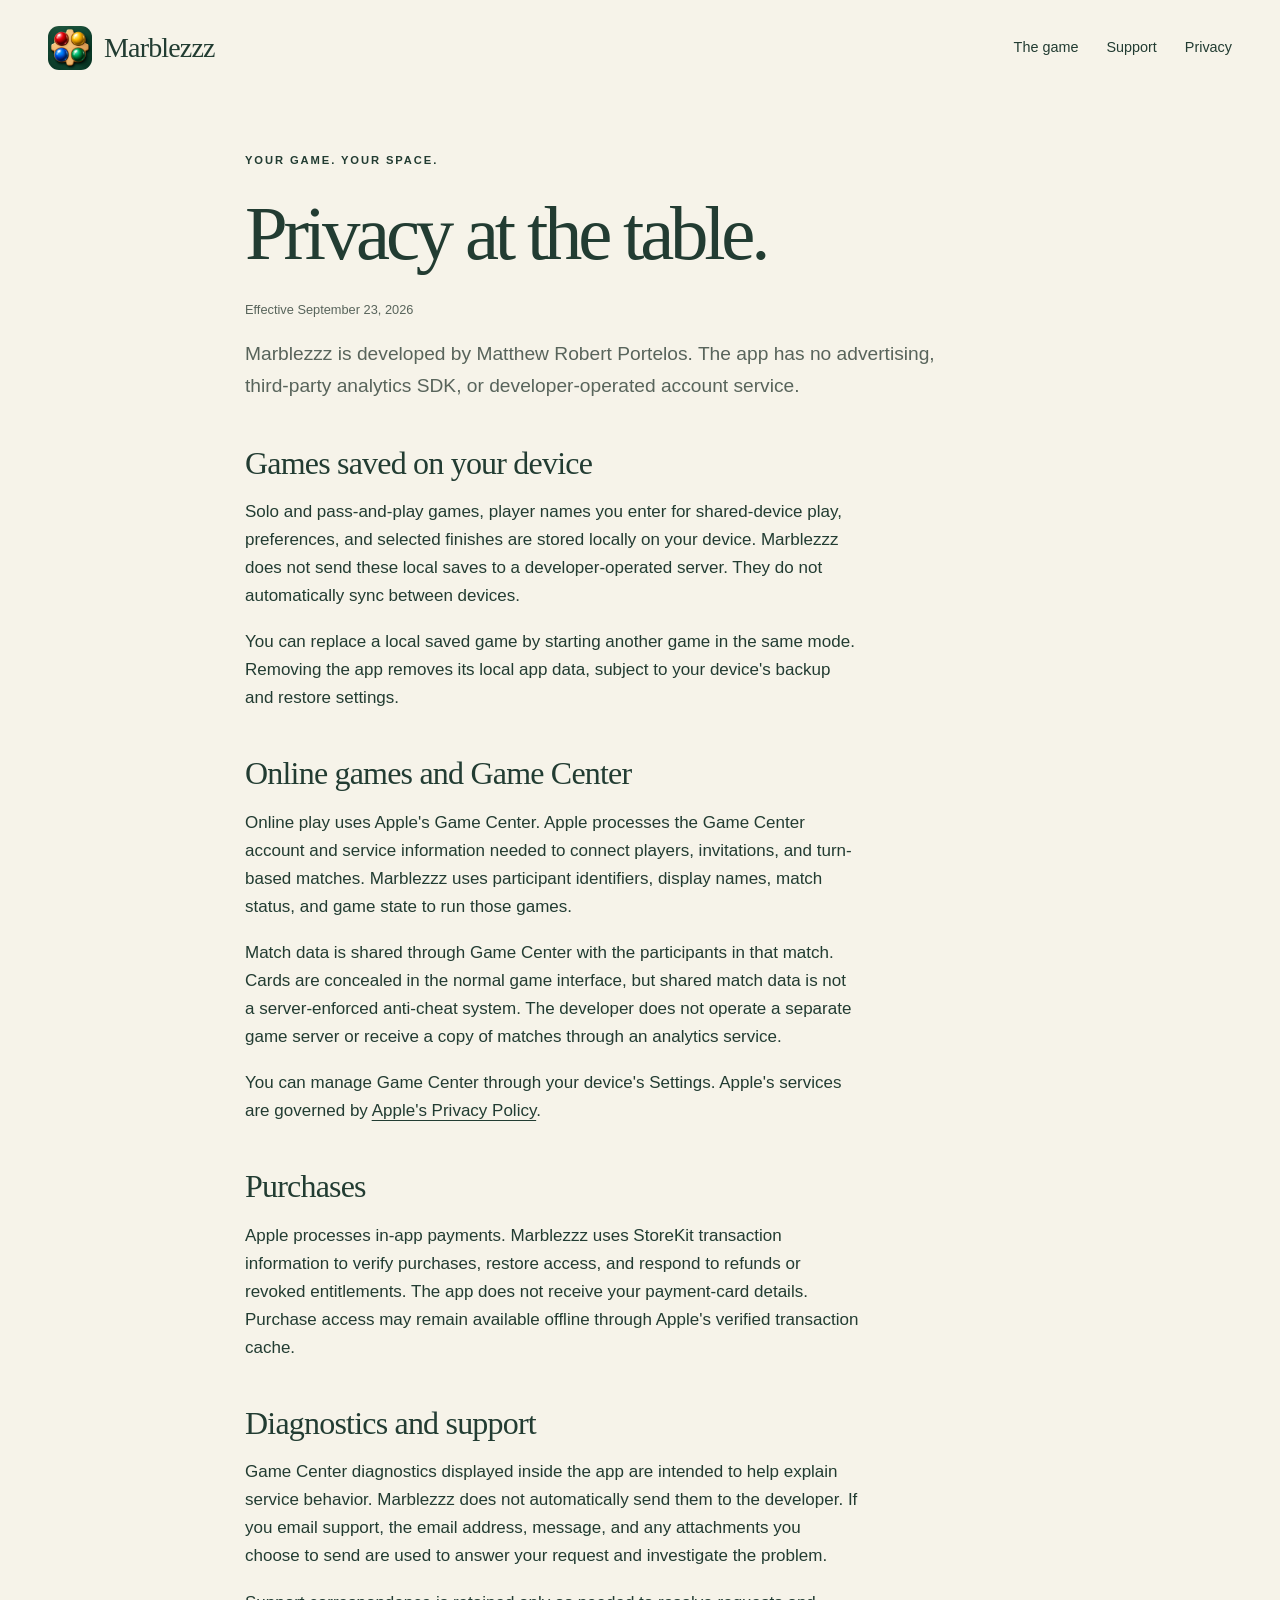
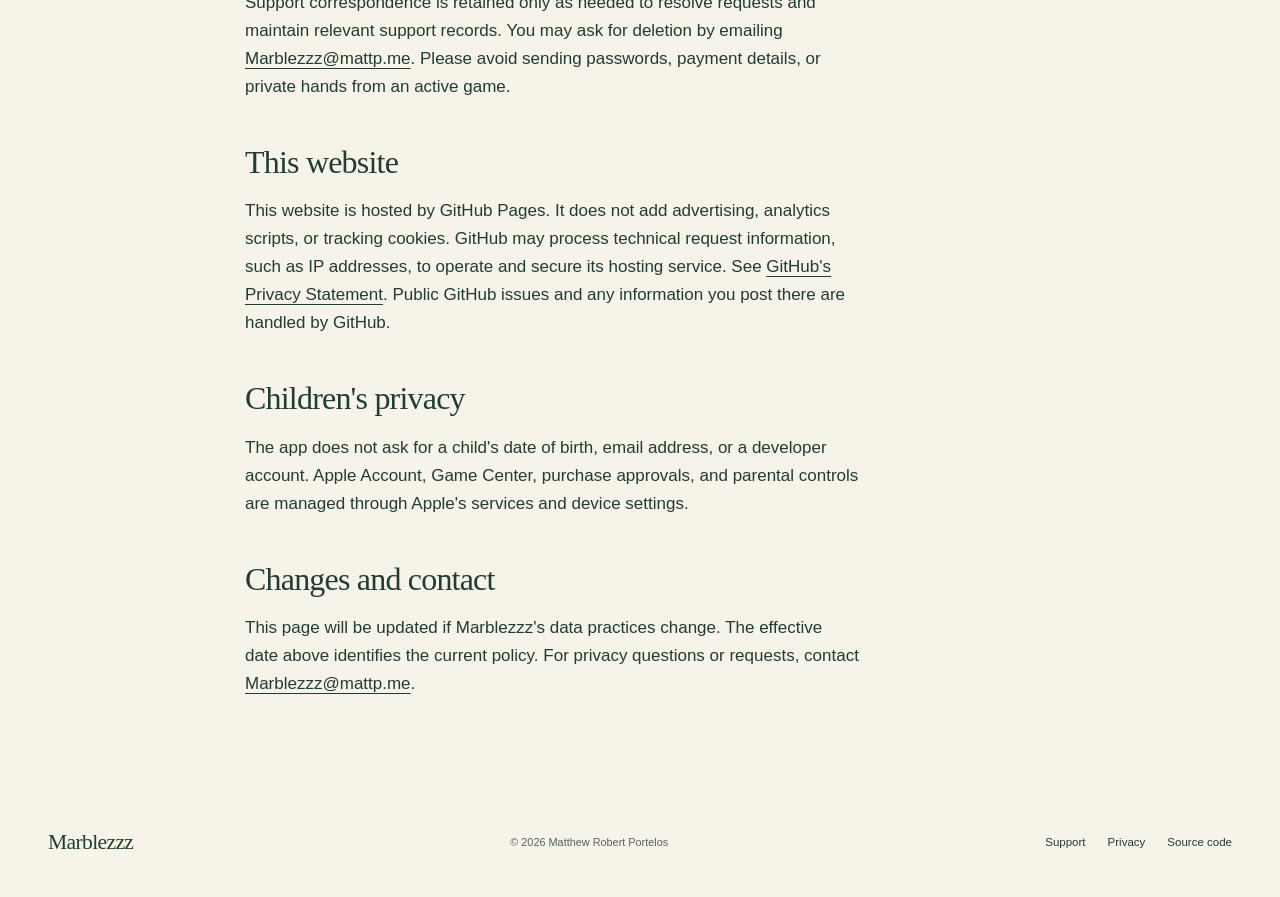
==== site/privacy/index.html @ b9ea41ae "Prepare Marblezzz app, release assets, and website" ====
<!doctype html><html lang="en"><head><meta charset="utf-8"><meta name="viewport" content="width=device-width, initial-scale=1"><title>Privacy — Marblezzz</title><meta name="description" content="How Marblezzz handles local games, Game Center, purchases, and support requests."><meta name="theme-color" content="#153e32"><link rel="canonical" href="https://martyportatoes.github.io/Marblezzz/privacy/"><link rel="icon" href="../assets/icon.png"><link rel="stylesheet" href="../styles.css"></head><body><a class="skip" href="#main">Skip to content</a><header class="site-header wrap"><a class="brand" href="../"><img src="../assets/icon.png" width="44" height="44" alt=""><span>Marblezzz</span></a><nav aria-label="Main navigation"><a href="../#the-game">The game</a><a href="../support/">Support</a><a href="./" aria-current="page">Privacy</a></nav></header><main id="main" class="document wrap"><p class="eyebrow">Your game. Your space.</p><h1>Privacy at the table.</h1><p class="updated">Effective September 23, 2026</p><p class="lead">Marblezzz is developed by Matthew Robert Portelos. The app has no advertising, third-party analytics SDK, or developer-operated account service.</p><h2>Games saved on your device</h2><p>Solo and pass-and-play games, player names you enter for shared-device play, preferences, and selected finishes are stored locally on your device. Marblezzz does not send these local saves to a developer-operated server. They do not automatically sync between devices.</p><p>You can replace a local saved game by starting another game in the same mode. Removing the app removes its local app data, subject to your device's backup and restore settings.</p><h2>Online games and Game Center</h2><p>Online play uses Apple's Game Center. Apple processes the Game Center account and service information needed to connect players, invitations, and turn-based matches. Marblezzz uses participant identifiers, display names, match status, and game state to run those games.</p><p>Match data is shared through Game Center with the participants in that match. Cards are concealed in the normal game interface, but shared match data is not a server-enforced anti-cheat system. The developer does not operate a separate game server or receive a copy of matches through an analytics service.</p><p>You can manage Game Center through your device's Settings. Apple's services are governed by <a href="https://www.apple.com/legal/privacy/">Apple's Privacy Policy</a>.</p><h2>Purchases</h2><p>Apple processes in-app payments. Marblezzz uses StoreKit transaction information to verify purchases, restore access, and respond to refunds or revoked entitlements. The app does not receive your payment-card details. Purchase access may remain available offline through Apple's verified transaction cache.</p><h2>Diagnostics and support</h2><p>Game Center diagnostics displayed inside the app are intended to help explain service behavior. Marblezzz does not automatically send them to the developer. If you email support, the email address, message, and any attachments you choose to send are used to answer your request and investigate the problem.</p><p>Support correspondence is retained only as needed to resolve requests and maintain relevant support records. You may ask for deletion by emailing <a href="mailto:Marblezzz@mattp.me">Marblezzz@mattp.me</a>. Please avoid sending passwords, payment details, or private hands from an active game.</p><h2>This website</h2><p>This website is hosted by GitHub Pages. It does not add advertising, analytics scripts, or tracking cookies. GitHub may process technical request information, such as IP addresses, to operate and secure its hosting service. See <a href="https://docs.github.com/en/site-policy/privacy-policies/github-general-privacy-statement">GitHub's Privacy Statement</a>. Public GitHub issues and any information you post there are handled by GitHub.</p><h2>Children's privacy</h2><p>The app does not ask for a child's date of birth, email address, or a developer account. Apple Account, Game Center, purchase approvals, and parental controls are managed through Apple's services and device settings.</p><h2>Changes and contact</h2><p>This page will be updated if Marblezzz's data practices change. The effective date above identifies the current policy. For privacy questions or requests, contact <a href="mailto:Marblezzz@mattp.me">Marblezzz@mattp.me</a>.</p></main><footer class="site-footer wrap"><a class="brand" href="../">Marblezzz</a><p>© 2026 Matthew Robert Portelos</p><nav aria-label="Footer"><a href="../support/">Support</a><a href="./">Privacy</a><a href="https://github.com/MartyPortatoes/Marblezzz">Source code</a></nav></footer></body></html>
---- site/styles.css ----
@charset "UTF-8";
:root{color-scheme:light;--pine:#153e32;--ink:#223c32;--cream:#f6f3e9;--paper:#fffdf6;--muted:#58645b;--gold:#c69b53;--line:#dcded1;font-family:-apple-system,BlinkMacSystemFont,"Segoe UI",sans-serif;color:var(--ink);background:var(--cream)}
*{box-sizing:border-box}html{scroll-behavior:smooth;scroll-padding-top:2rem}body{margin:0;font-size:17px;line-height:1.65}a{color:inherit;text-underline-offset:4px}img{max-width:100%;height:auto;display:block}button,a{-webkit-tap-highlight-color:transparent}a:focus-visible,summary:focus-visible{outline:3px solid #ac6821;outline-offset:6px}h1,h2,h3,p{margin:0}h1,h2,h3,.brand{font-family:"Iowan Old Style","Palatino Linotype",Palatino,Georgia,serif;font-weight:400}h1,h2{letter-spacing:-.055em;line-height:1.05}h1{font-size:clamp(3.5rem,6.6vw,6.5rem)}h1 em{font-weight:400;font-style:italic;color:#527158}h2{font-size:clamp(2.7rem,4.6vw,4.6rem)}h3{font-size:1.8rem;line-height:1.2;letter-spacing:-.03em}p{max-width:65ch}.wrap{width:min(1240px,calc(100% - 96px));margin-inline:auto}.skip{position:absolute;left:1rem;top:-100px;z-index:10;background:var(--paper);padding:.6rem 1rem}.skip:focus{top:1rem}.site-header{display:flex;align-items:center;justify-content:space-between;padding-block:25px;gap:24px}.brand{display:inline-flex;gap:12px;align-items:center;font-size:1.75rem;letter-spacing:-.03em;text-decoration:none}.brand img{border-radius:11px}.site-header nav,.site-footer nav{display:flex;gap:28px;align-items:center}.site-header nav a,.site-footer nav a{font-size:.9rem;text-decoration:none;padding-block:10px}.site-header nav a:hover,.site-footer nav a:hover{text-decoration:underline}.hero{display:grid;grid-template-columns:1.05fr 1fr;align-items:center;gap:54px;padding-top:34px;padding-bottom:68px}.eyebrow{font-size:.7rem;font-weight:650;text-transform:uppercase;letter-spacing:.17em;margin-bottom:24px}.status-dot{display:inline-block;width:7px;height:7px;background:var(--pine);border-radius:50%;margin-right:7px;vertical-align:1px}.intro{font-size:1.15rem;line-height:1.65;margin-top:27px;max-width:39ch}.actions{display:flex;align-items:center;gap:27px;margin:30px 0 20px;flex-wrap:wrap}.button{display:inline-flex;align-items:center;gap:28px;background:var(--pine);color:var(--paper);text-decoration:none;border-radius:100px;padding:16px 25px;font-size:.92rem;font-weight:600;min-height:50px}.button:hover{background:#285745}.text-link{font-size:.92rem}.quiet{font-size:.76rem;line-height:1.6;color:var(--muted)}.hero-art{position:relative;min-height:650px;background:#173d30;overflow:hidden;border-radius:180px 180px 20px 20px;display:grid;place-items:center;padding:38px 40px 65px}.key-art{position:absolute;width:100%;height:100%;object-fit:cover;opacity:.65}.phone{position:relative;background:#1b211c;border:7px solid #1b211c;border-radius:33px;overflow:hidden;box-shadow:0 15px 40px #06170f26;width:100%;max-width:260px;margin-inline:auto;line-height:0}.phone img{width:100%;height:auto}.hero-phone{width:245px;transform:rotate(5deg);box-shadow:0 25px 60px #06170f88}.art-note{position:absolute;bottom:25px;left:29px;right:29px;display:flex;align-items:center;justify-content:space-between;color:var(--paper);font-size:.68rem;line-height:1.3;letter-spacing:.08em;text-transform:uppercase}.marble-dots{display:flex;gap:7px}.marble-dots i{width:14px;height:14px;border-radius:50%;background:radial-gradient(circle at 30% 25%,#ffcabd,#b82128 65%,#671010)}.marble-dots i:nth-child(2){background:radial-gradient(circle at 30% 25%,#fff0ae,#e5b32d 65%,#896700)}.marble-dots i:nth-child(3){background:radial-gradient(circle at 30% 25%,#b5e3ff,#2376bc 65%,#103f72)}.marble-dots i:nth-child(4){background:radial-gradient(circle at 30% 25%,#a8e8c3,#32845e 65%,#154c32)}.promise-strip{border-block:1px solid var(--line);padding-block:20px}.promise-strip .wrap{display:flex;justify-content:space-between;gap:22px;font-size:.74rem;font-weight:550;letter-spacing:.03em}.section{padding-block:100px}.section-heading{display:grid;grid-template-columns:1fr 1fr;column-gap:100px;align-items:end}.section-heading .eyebrow{grid-column:1/-1}.section-heading>p:last-child{padding-bottom:5px;color:var(--muted)}.features{display:grid;grid-template-columns:repeat(3,1fr);gap:52px;margin-top:62px}.features article{border-top:1px solid var(--line);padding-top:22px}.step{display:block;color:#7b6748;font-size:.75rem;margin-bottom:24px}.features h3{margin-bottom:17px}.features p{font-size:.9rem;color:var(--muted)}.showcase{background:var(--pine);color:var(--cream);padding:76px 0}.showcase-grid{display:grid;grid-template-columns:1.2fr 1fr 1fr;gap:50px;align-items:center}.showcase-copy p:not(.eyebrow){margin-top:25px;color:#d0d9cb;font-size:.94rem}.showcase-copy .quiet.light{font-size:.73rem;color:#c1cfc0}.showcase figure{margin:0}.showcase .phone{border-color:#d6dccd;background:#d6dccd;border-width:5px}.showcase figcaption{text-align:center;font-size:.78rem;margin-top:20px;letter-spacing:.03em}.finish-section{display:grid;grid-template-columns:1fr 1fr;gap:110px;align-items:center}.finish-section h2{margin-bottom:25px}.finish-section .quiet{margin-top:20px}.finish-art{background:#e5e3d6;border-radius:28px;min-height:570px;padding:36px;position:relative;overflow:hidden}.finish-art:before{content:"";position:absolute;width:550px;height:550px;border:1px solid #c5cbb8;border-radius:50%;top:-150px;left:-90px}.finish-art .phone{width:210px;transform:rotate(-6deg);border-width:6px}.finish-label{display:block;position:relative;text-align:center;font-size:.74rem;letter-spacing:.06em;margin-top:25px}.swatches{display:flex;flex-wrap:wrap;gap:24px;margin-top:35px}.swatches span{font-size:.7rem;display:flex;flex-direction:column;gap:9px}.swatches i{width:36px;height:36px;border-radius:50%;background:#bf9b68;border:3px solid var(--paper);box-shadow:0 0 0 1px var(--line)}.swatches .walnut{background:#493525}.swatches .coastal{background:#bbbda8}.closing{text-align:center;border-block:1px solid var(--line);padding-block:74px}.closing p{margin-inline:auto}.closing h2{margin-bottom:23px}.closing .button{margin-top:28px}.site-footer{padding-block:35px;display:flex;gap:25px;justify-content:space-between;align-items:center}.site-footer .brand{font-size:1.35rem}.site-footer p{font-size:.68rem;color:var(--muted)}.site-footer nav{gap:22px}.site-footer nav a{font-size:.72rem}.document{max-width:790px;padding-block:55px 90px}.document h1{font-size:clamp(3rem,6vw,5rem);margin-bottom:25px}.document h2{font-size:2rem;letter-spacing:-.025em;line-height:1.2;margin:42px 0 16px}.document p+ p{margin-top:18px}.document ul{padding-left:24px}.document li{padding-left:5px;margin-bottom:8px}.document .lead{font-size:1.2rem;color:var(--muted);margin-bottom:32px}.contact-box{background:var(--paper);border:1px solid var(--line);border-radius:20px;padding:28px 30px;margin:30px 0}.contact-box a{font-size:1.25rem}.contact-box p{margin-top:12px;font-size:.9rem;color:var(--muted)}details{border-bottom:1px solid var(--line);padding:23px 0}summary{font-weight:600;cursor:pointer;padding-right:15px}details p{margin-top:16px;font-size:.94rem;color:var(--muted)}.updated{font-size:.8rem;color:var(--muted)}
@media(max-width:1050px){.wrap{width:calc(100% - 56px)}.hero{gap:30px}.hero-art{min-height:580px;padding-inline:20px}.hero-phone{width:215px}.showcase-grid{gap:30px}.finish-section{gap:60px}.section-heading{gap:45px}.features{gap:30px}.site-footer{flex-wrap:wrap}.site-footer nav{margin-left:auto}}
@media(max-width:760px){.wrap{width:calc(100% - 40px)}.site-header{padding-block:19px;gap:10px}.brand{font-size:1.4rem;gap:8px}.brand img{width:36px;height:36px;border-radius:9px}.site-header nav{gap:18px}.site-header nav a{font-size:.75rem}.site-header nav a:first-child{display:none}.hero{grid-template-columns:1fr;padding-top:33px;padding-bottom:40px;gap:40px}.hero-copy{max-width:580px}.hero h1{font-size:clamp(3.7rem,12vw,5.4rem)}.intro{font-size:1.03rem;max-width:38ch}.eyebrow{font-size:.62rem;margin-bottom:21px}.hero-art{min-height:580px;max-width:480px;width:100%;margin:auto;border-radius:130px 130px 18px 18px}.hero-phone{width:217px}.promise-strip .wrap{flex-wrap:wrap;justify-content:center;gap:9px 24px;text-align:center;font-size:.64rem}.section{padding-block:65px}.section-heading{grid-template-columns:1fr;gap:0}.section-heading>p:last-child{margin-top:25px}.features{grid-template-columns:1fr;gap:30px;margin-top:36px}.features article{padding-top:20px}.step{margin-bottom:10px}.features h3{font-size:1.65rem}.showcase{padding-block:55px}.showcase-grid{grid-template-columns:1fr 1fr;gap:30px 18px}.showcase-copy{grid-column:1/-1;margin-bottom:12px}.showcase-copy h2 br{display:none}.showcase .phone{border-radius:23px;border-width:4px}.showcase figcaption{font-size:.67rem;margin-top:14px}.finish-section{grid-template-columns:1fr;gap:40px}.finish-art{min-height:520px;padding:32px;grid-row:2}.finish-art .phone{width:193px}.finish-section h2 br{display:none}.closing{padding-block:58px}.closing p:not(.eyebrow){font-size:.92rem}.site-footer{gap:20px;justify-content:center;text-align:center;padding-block:30px}.site-footer .brand{width:100%;justify-content:center}.site-footer nav{margin:0}.site-footer p{order:3;width:100%}.document{padding-block:37px 65px}.document .lead{font-size:1.1rem}.contact-box{padding:23px}.contact-box a{font-size:1.1rem}}
@media(prefers-reduced-motion:reduce){html{scroll-behavior:auto}.hero-phone,.finish-art .phone{transform:none}}
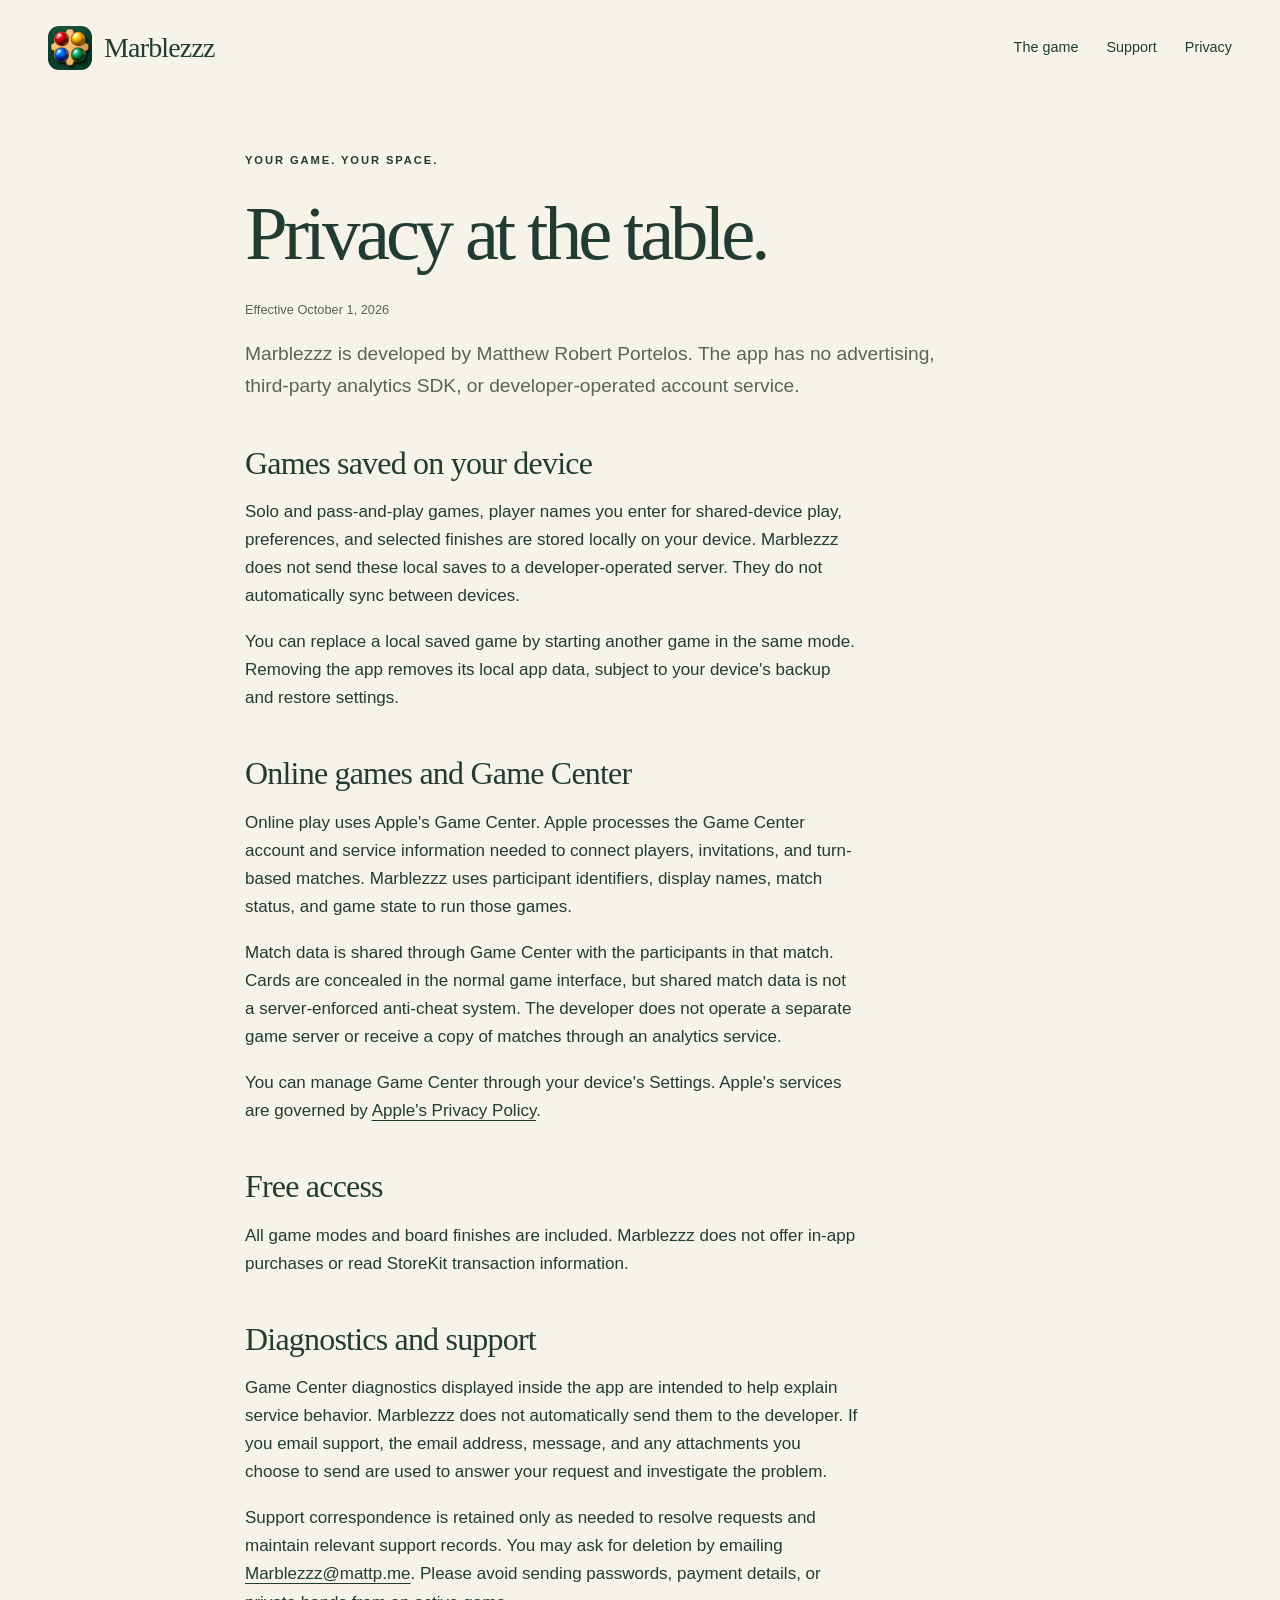
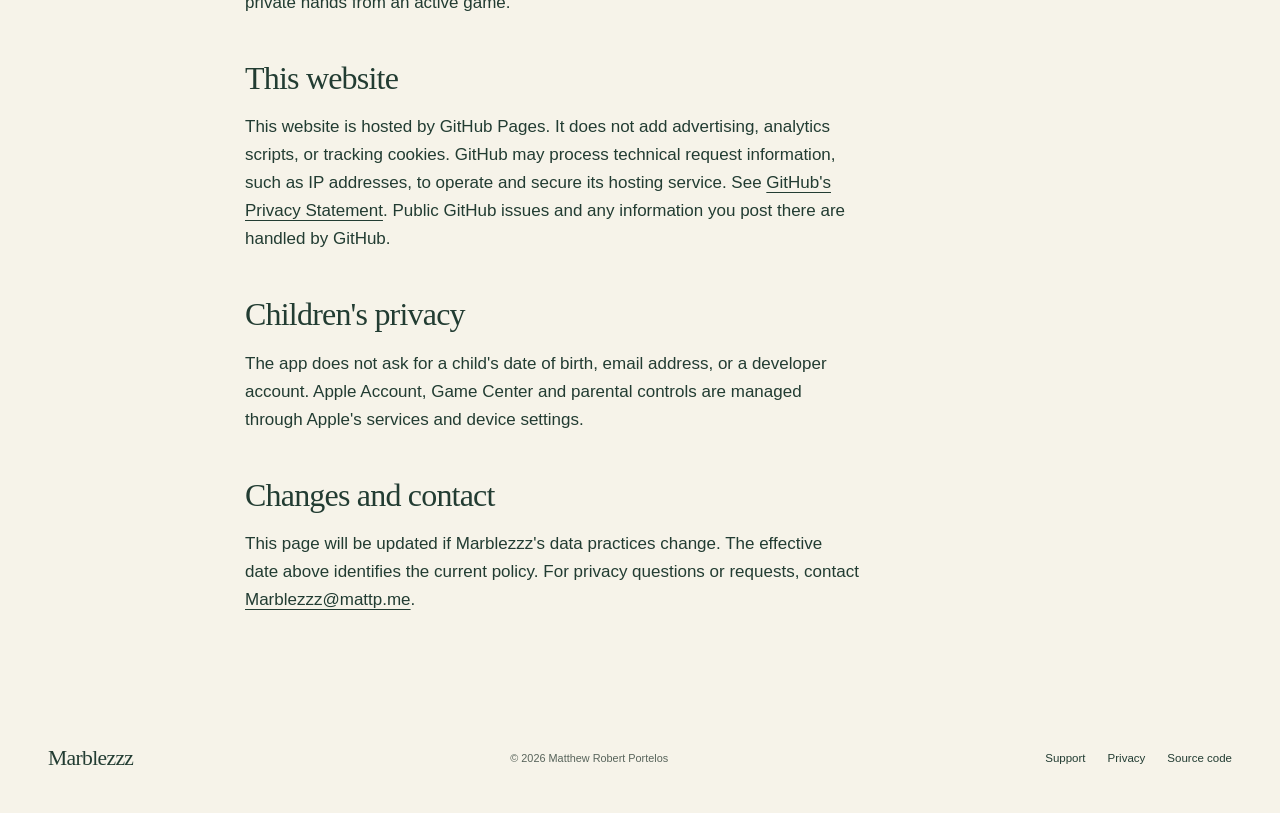
==== commit ef769a39: "Make all Marblezzz modes and board finishes free" ====
--- a/site/privacy/index.html
+++ b/site/privacy/index.html
@@ -1 +1 @@
-<!doctype html><html lang="en"><head><meta charset="utf-8"><meta name="viewport" content="width=device-width, initial-scale=1"><title>Privacy — Marblezzz</title><meta name="description" content="How Marblezzz handles local games, Game Center, purchases, and support requests."><meta name="theme-color" content="#153e32"><link rel="canonical" href="https://martyportatoes.github.io/Marblezzz/privacy/"><link rel="icon" href="../assets/icon.png"><link rel="stylesheet" href="../styles.css"></head><body><a class="skip" href="#main">Skip to content</a><header class="site-header wrap"><a class="brand" href="../"><img src="../assets/icon.png" width="44" height="44" alt=""><span>Marblezzz</span></a><nav aria-label="Main navigation"><a href="../#the-game">The game</a><a href="../support/">Support</a><a href="./" aria-current="page">Privacy</a></nav></header><main id="main" class="document wrap"><p class="eyebrow">Your game. Your space.</p><h1>Privacy at the table.</h1><p class="updated">Effective September 23, 2026</p><p class="lead">Marblezzz is developed by Matthew Robert Portelos. The app has no advertising, third-party analytics SDK, or developer-operated account service.</p><h2>Games saved on your device</h2><p>Solo and pass-and-play games, player names you enter for shared-device play, preferences, and selected finishes are stored locally on your device. Marblezzz does not send these local saves to a developer-operated server. They do not automatically sync between devices.</p><p>You can replace a local saved game by starting another game in the same mode. Removing the app removes its local app data, subject to your device's backup and restore settings.</p><h2>Online games and Game Center</h2><p>Online play uses Apple's Game Center. Apple processes the Game Center account and service information needed to connect players, invitations, and turn-based matches. Marblezzz uses participant identifiers, display names, match status, and game state to run those games.</p><p>Match data is shared through Game Center with the participants in that match. Cards are concealed in the normal game interface, but shared match data is not a server-enforced anti-cheat system. The developer does not operate a separate game server or receive a copy of matches through an analytics service.</p><p>You can manage Game Center through your device's Settings. Apple's services are governed by <a href="https://www.apple.com/legal/privacy/">Apple's Privacy Policy</a>.</p><h2>Purchases</h2><p>Apple processes in-app payments. Marblezzz uses StoreKit transaction information to verify purchases, restore access, and respond to refunds or revoked entitlements. The app does not receive your payment-card details. Purchase access may remain available offline through Apple's verified transaction cache.</p><h2>Diagnostics and support</h2><p>Game Center diagnostics displayed inside the app are intended to help explain service behavior. Marblezzz does not automatically send them to the developer. If you email support, the email address, message, and any attachments you choose to send are used to answer your request and investigate the problem.</p><p>Support correspondence is retained only as needed to resolve requests and maintain relevant support records. You may ask for deletion by emailing <a href="mailto:Marblezzz@mattp.me">Marblezzz@mattp.me</a>. Please avoid sending passwords, payment details, or private hands from an active game.</p><h2>This website</h2><p>This website is hosted by GitHub Pages. It does not add advertising, analytics scripts, or tracking cookies. GitHub may process technical request information, such as IP addresses, to operate and secure its hosting service. See <a href="https://docs.github.com/en/site-policy/privacy-policies/github-general-privacy-statement">GitHub's Privacy Statement</a>. Public GitHub issues and any information you post there are handled by GitHub.</p><h2>Children's privacy</h2><p>The app does not ask for a child's date of birth, email address, or a developer account. Apple Account, Game Center, purchase approvals, and parental controls are managed through Apple's services and device settings.</p><h2>Changes and contact</h2><p>This page will be updated if Marblezzz's data practices change. The effective date above identifies the current policy. For privacy questions or requests, contact <a href="mailto:Marblezzz@mattp.me">Marblezzz@mattp.me</a>.</p></main><footer class="site-footer wrap"><a class="brand" href="../">Marblezzz</a><p>© 2026 Matthew Robert Portelos</p><nav aria-label="Footer"><a href="../support/">Support</a><a href="./">Privacy</a><a href="https://github.com/MartyPortatoes/Marblezzz">Source code</a></nav></footer></body></html>
+<!doctype html><html lang="en"><head><meta charset="utf-8"><meta name="viewport" content="width=device-width, initial-scale=1"><title>Privacy — Marblezzz</title><meta name="description" content="How Marblezzz handles local games, Game Center, and support requests."><meta name="theme-color" content="#153e32"><link rel="canonical" href="https://martyportatoes.github.io/Marblezzz/privacy/"><link rel="icon" href="../assets/icon.png"><link rel="stylesheet" href="../styles.css"></head><body><a class="skip" href="#main">Skip to content</a><header class="site-header wrap"><a class="brand" href="../"><img src="../assets/icon.png" width="44" height="44" alt=""><span>Marblezzz</span></a><nav aria-label="Main navigation"><a href="../#the-game">The game</a><a href="../support/">Support</a><a href="./" aria-current="page">Privacy</a></nav></header><main id="main" class="document wrap"><p class="eyebrow">Your game. Your space.</p><h1>Privacy at the table.</h1><p class="updated">Effective October 1, 2026</p><p class="lead">Marblezzz is developed by Matthew Robert Portelos. The app has no advertising, third-party analytics SDK, or developer-operated account service.</p><h2>Games saved on your device</h2><p>Solo and pass-and-play games, player names you enter for shared-device play, preferences, and selected finishes are stored locally on your device. Marblezzz does not send these local saves to a developer-operated server. They do not automatically sync between devices.</p><p>You can replace a local saved game by starting another game in the same mode. Removing the app removes its local app data, subject to your device's backup and restore settings.</p><h2>Online games and Game Center</h2><p>Online play uses Apple's Game Center. Apple processes the Game Center account and service information needed to connect players, invitations, and turn-based matches. Marblezzz uses participant identifiers, display names, match status, and game state to run those games.</p><p>Match data is shared through Game Center with the participants in that match. Cards are concealed in the normal game interface, but shared match data is not a server-enforced anti-cheat system. The developer does not operate a separate game server or receive a copy of matches through an analytics service.</p><p>You can manage Game Center through your device's Settings. Apple's services are governed by <a href="https://www.apple.com/legal/privacy/">Apple's Privacy Policy</a>.</p><h2>Free access</h2><p>All game modes and board finishes are included. Marblezzz does not offer in-app purchases or read StoreKit transaction information.</p><h2>Diagnostics and support</h2><p>Game Center diagnostics displayed inside the app are intended to help explain service behavior. Marblezzz does not automatically send them to the developer. If you email support, the email address, message, and any attachments you choose to send are used to answer your request and investigate the problem.</p><p>Support correspondence is retained only as needed to resolve requests and maintain relevant support records. You may ask for deletion by emailing <a href="mailto:Marblezzz@mattp.me">Marblezzz@mattp.me</a>. Please avoid sending passwords, payment details, or private hands from an active game.</p><h2>This website</h2><p>This website is hosted by GitHub Pages. It does not add advertising, analytics scripts, or tracking cookies. GitHub may process technical request information, such as IP addresses, to operate and secure its hosting service. See <a href="https://docs.github.com/en/site-policy/privacy-policies/github-general-privacy-statement">GitHub's Privacy Statement</a>. Public GitHub issues and any information you post there are handled by GitHub.</p><h2>Children's privacy</h2><p>The app does not ask for a child's date of birth, email address, or a developer account. Apple Account, Game Center and parental controls are managed through Apple's services and device settings.</p><h2>Changes and contact</h2><p>This page will be updated if Marblezzz's data practices change. The effective date above identifies the current policy. For privacy questions or requests, contact <a href="mailto:Marblezzz@mattp.me">Marblezzz@mattp.me</a>.</p></main><footer class="site-footer wrap"><a class="brand" href="../">Marblezzz</a><p>© 2026 Matthew Robert Portelos</p><nav aria-label="Footer"><a href="../support/">Support</a><a href="./">Privacy</a><a href="https://github.com/MartyPortatoes/Marblezzz">Source code</a></nav></footer></body></html>
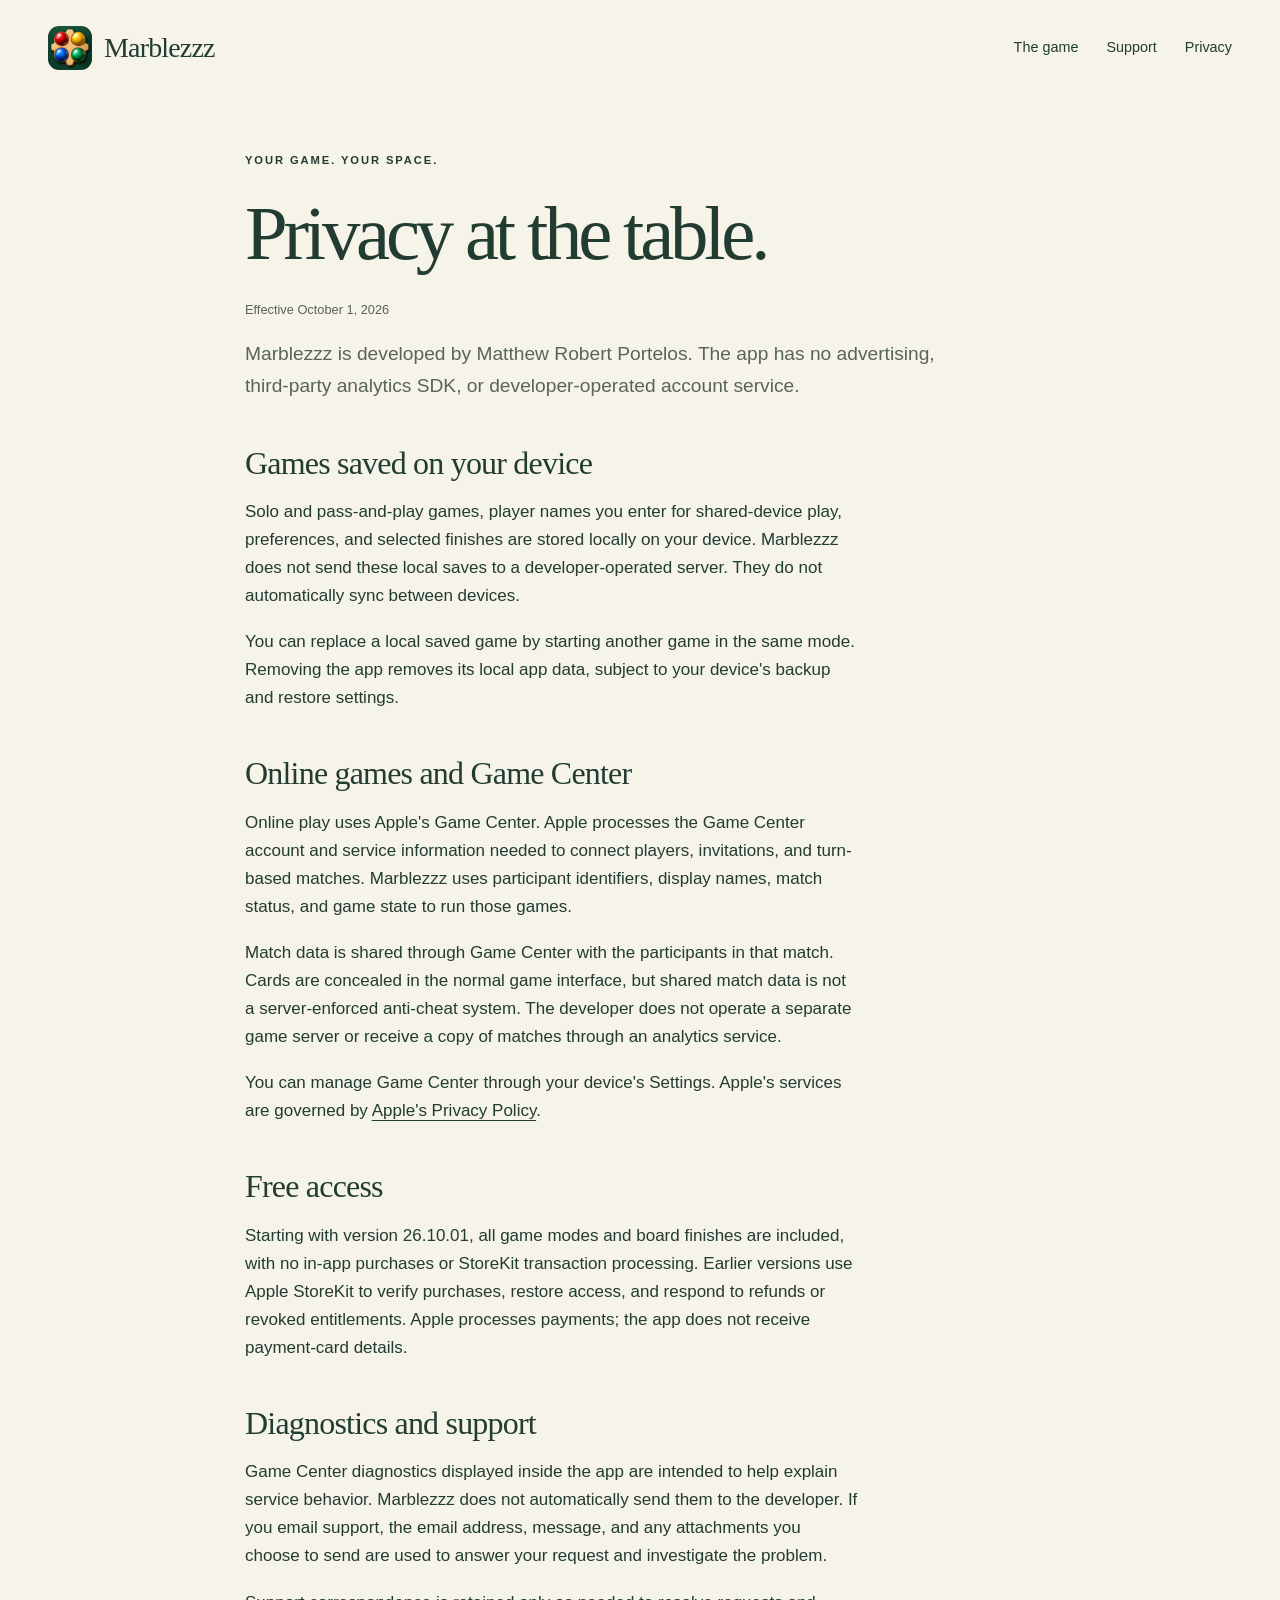
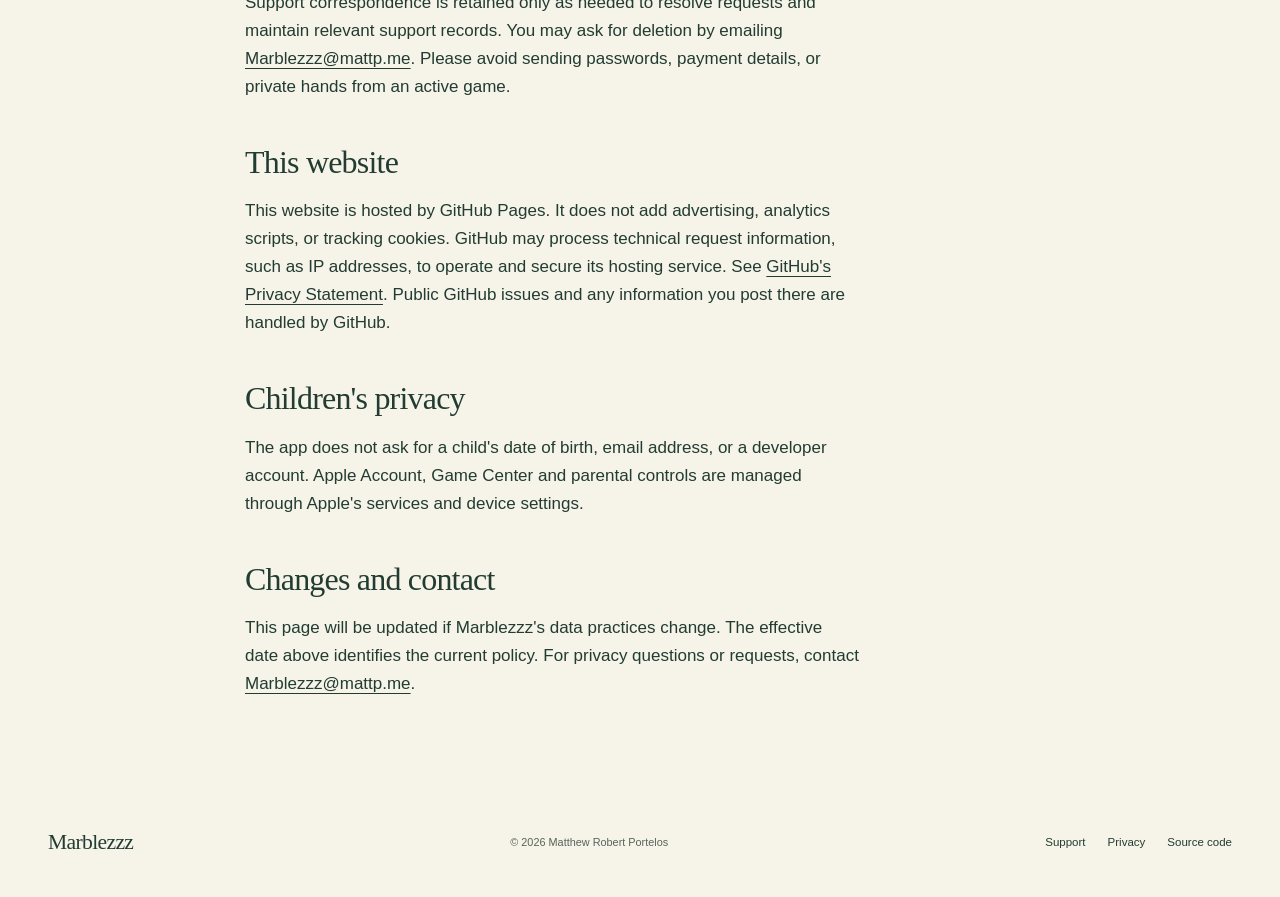
==== commit a7b95518: "Record free update submission and pending release checks" ====
--- a/site/privacy/index.html
+++ b/site/privacy/index.html
@@ -1 +1 @@
-<!doctype html><html lang="en"><head><meta charset="utf-8"><meta name="viewport" content="width=device-width, initial-scale=1"><title>Privacy — Marblezzz</title><meta name="description" content="How Marblezzz handles local games, Game Center, and support requests."><meta name="theme-color" content="#153e32"><link rel="canonical" href="https://martyportatoes.github.io/Marblezzz/privacy/"><link rel="icon" href="../assets/icon.png"><link rel="stylesheet" href="../styles.css"></head><body><a class="skip" href="#main">Skip to content</a><header class="site-header wrap"><a class="brand" href="../"><img src="../assets/icon.png" width="44" height="44" alt=""><span>Marblezzz</span></a><nav aria-label="Main navigation"><a href="../#the-game">The game</a><a href="../support/">Support</a><a href="./" aria-current="page">Privacy</a></nav></header><main id="main" class="document wrap"><p class="eyebrow">Your game. Your space.</p><h1>Privacy at the table.</h1><p class="updated">Effective October 1, 2026</p><p class="lead">Marblezzz is developed by Matthew Robert Portelos. The app has no advertising, third-party analytics SDK, or developer-operated account service.</p><h2>Games saved on your device</h2><p>Solo and pass-and-play games, player names you enter for shared-device play, preferences, and selected finishes are stored locally on your device. Marblezzz does not send these local saves to a developer-operated server. They do not automatically sync between devices.</p><p>You can replace a local saved game by starting another game in the same mode. Removing the app removes its local app data, subject to your device's backup and restore settings.</p><h2>Online games and Game Center</h2><p>Online play uses Apple's Game Center. Apple processes the Game Center account and service information needed to connect players, invitations, and turn-based matches. Marblezzz uses participant identifiers, display names, match status, and game state to run those games.</p><p>Match data is shared through Game Center with the participants in that match. Cards are concealed in the normal game interface, but shared match data is not a server-enforced anti-cheat system. The developer does not operate a separate game server or receive a copy of matches through an analytics service.</p><p>You can manage Game Center through your device's Settings. Apple's services are governed by <a href="https://www.apple.com/legal/privacy/">Apple's Privacy Policy</a>.</p><h2>Free access</h2><p>All game modes and board finishes are included. Marblezzz does not offer in-app purchases or read StoreKit transaction information.</p><h2>Diagnostics and support</h2><p>Game Center diagnostics displayed inside the app are intended to help explain service behavior. Marblezzz does not automatically send them to the developer. If you email support, the email address, message, and any attachments you choose to send are used to answer your request and investigate the problem.</p><p>Support correspondence is retained only as needed to resolve requests and maintain relevant support records. You may ask for deletion by emailing <a href="mailto:Marblezzz@mattp.me">Marblezzz@mattp.me</a>. Please avoid sending passwords, payment details, or private hands from an active game.</p><h2>This website</h2><p>This website is hosted by GitHub Pages. It does not add advertising, analytics scripts, or tracking cookies. GitHub may process technical request information, such as IP addresses, to operate and secure its hosting service. See <a href="https://docs.github.com/en/site-policy/privacy-policies/github-general-privacy-statement">GitHub's Privacy Statement</a>. Public GitHub issues and any information you post there are handled by GitHub.</p><h2>Children's privacy</h2><p>The app does not ask for a child's date of birth, email address, or a developer account. Apple Account, Game Center and parental controls are managed through Apple's services and device settings.</p><h2>Changes and contact</h2><p>This page will be updated if Marblezzz's data practices change. The effective date above identifies the current policy. For privacy questions or requests, contact <a href="mailto:Marblezzz@mattp.me">Marblezzz@mattp.me</a>.</p></main><footer class="site-footer wrap"><a class="brand" href="../">Marblezzz</a><p>© 2026 Matthew Robert Portelos</p><nav aria-label="Footer"><a href="../support/">Support</a><a href="./">Privacy</a><a href="https://github.com/MartyPortatoes/Marblezzz">Source code</a></nav></footer></body></html>
+<!doctype html><html lang="en"><head><meta charset="utf-8"><meta name="viewport" content="width=device-width, initial-scale=1"><title>Privacy — Marblezzz</title><meta name="description" content="How Marblezzz handles local games, Game Center, and support requests."><meta name="theme-color" content="#153e32"><link rel="canonical" href="https://martyportatoes.github.io/Marblezzz/privacy/"><link rel="icon" href="../assets/icon.png"><link rel="stylesheet" href="../styles.css"></head><body><a class="skip" href="#main">Skip to content</a><header class="site-header wrap"><a class="brand" href="../"><img src="../assets/icon.png" width="44" height="44" alt=""><span>Marblezzz</span></a><nav aria-label="Main navigation"><a href="../#the-game">The game</a><a href="../support/">Support</a><a href="./" aria-current="page">Privacy</a></nav></header><main id="main" class="document wrap"><p class="eyebrow">Your game. Your space.</p><h1>Privacy at the table.</h1><p class="updated">Effective October 1, 2026</p><p class="lead">Marblezzz is developed by Matthew Robert Portelos. The app has no advertising, third-party analytics SDK, or developer-operated account service.</p><h2>Games saved on your device</h2><p>Solo and pass-and-play games, player names you enter for shared-device play, preferences, and selected finishes are stored locally on your device. Marblezzz does not send these local saves to a developer-operated server. They do not automatically sync between devices.</p><p>You can replace a local saved game by starting another game in the same mode. Removing the app removes its local app data, subject to your device's backup and restore settings.</p><h2>Online games and Game Center</h2><p>Online play uses Apple's Game Center. Apple processes the Game Center account and service information needed to connect players, invitations, and turn-based matches. Marblezzz uses participant identifiers, display names, match status, and game state to run those games.</p><p>Match data is shared through Game Center with the participants in that match. Cards are concealed in the normal game interface, but shared match data is not a server-enforced anti-cheat system. The developer does not operate a separate game server or receive a copy of matches through an analytics service.</p><p>You can manage Game Center through your device's Settings. Apple's services are governed by <a href="https://www.apple.com/legal/privacy/">Apple's Privacy Policy</a>.</p><h2>Free access</h2><p>Starting with version 26.10.01, all game modes and board finishes are included, with no in-app purchases or StoreKit transaction processing. Earlier versions use Apple StoreKit to verify purchases, restore access, and respond to refunds or revoked entitlements. Apple processes payments; the app does not receive payment-card details.</p><h2>Diagnostics and support</h2><p>Game Center diagnostics displayed inside the app are intended to help explain service behavior. Marblezzz does not automatically send them to the developer. If you email support, the email address, message, and any attachments you choose to send are used to answer your request and investigate the problem.</p><p>Support correspondence is retained only as needed to resolve requests and maintain relevant support records. You may ask for deletion by emailing <a href="mailto:Marblezzz@mattp.me">Marblezzz@mattp.me</a>. Please avoid sending passwords, payment details, or private hands from an active game.</p><h2>This website</h2><p>This website is hosted by GitHub Pages. It does not add advertising, analytics scripts, or tracking cookies. GitHub may process technical request information, such as IP addresses, to operate and secure its hosting service. See <a href="https://docs.github.com/en/site-policy/privacy-policies/github-general-privacy-statement">GitHub's Privacy Statement</a>. Public GitHub issues and any information you post there are handled by GitHub.</p><h2>Children's privacy</h2><p>The app does not ask for a child's date of birth, email address, or a developer account. Apple Account, Game Center and parental controls are managed through Apple's services and device settings.</p><h2>Changes and contact</h2><p>This page will be updated if Marblezzz's data practices change. The effective date above identifies the current policy. For privacy questions or requests, contact <a href="mailto:Marblezzz@mattp.me">Marblezzz@mattp.me</a>.</p></main><footer class="site-footer wrap"><a class="brand" href="../">Marblezzz</a><p>© 2026 Matthew Robert Portelos</p><nav aria-label="Footer"><a href="../support/">Support</a><a href="./">Privacy</a><a href="https://github.com/MartyPortatoes/Marblezzz">Source code</a></nav></footer></body></html>
